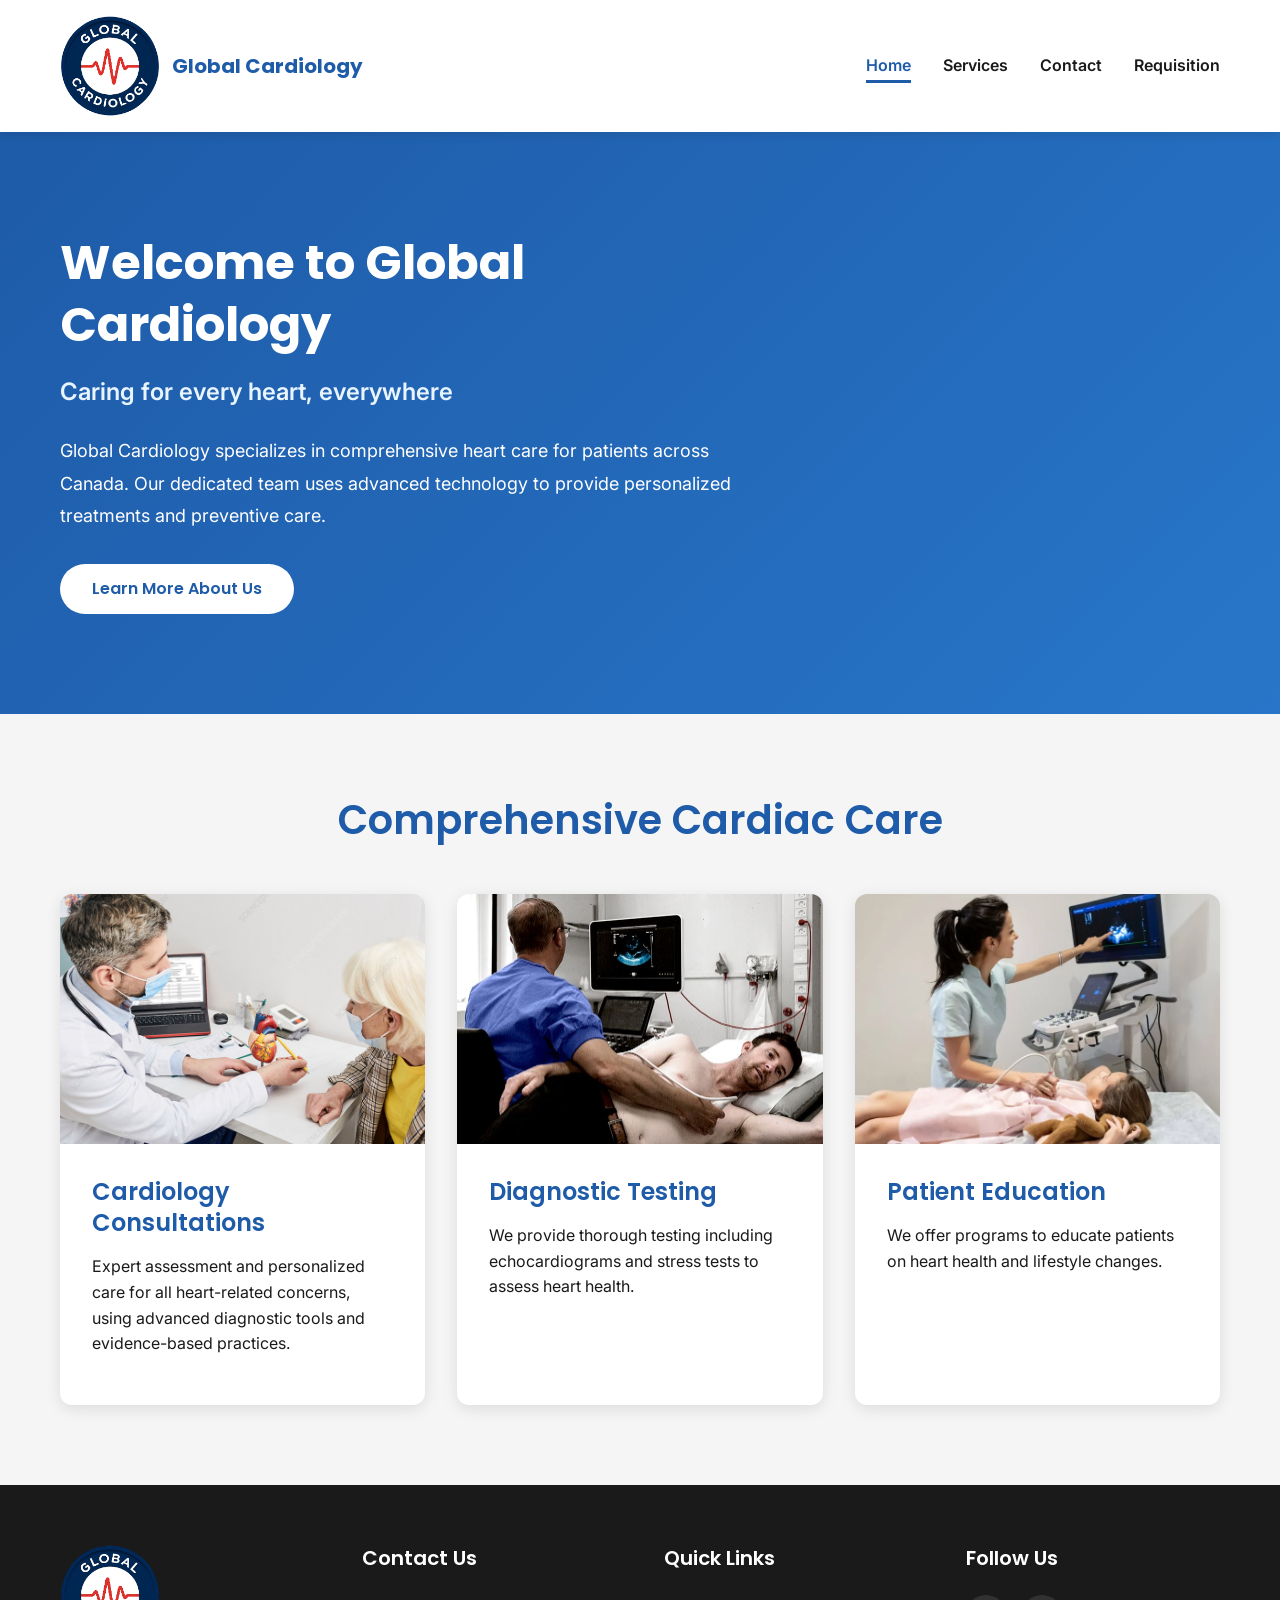
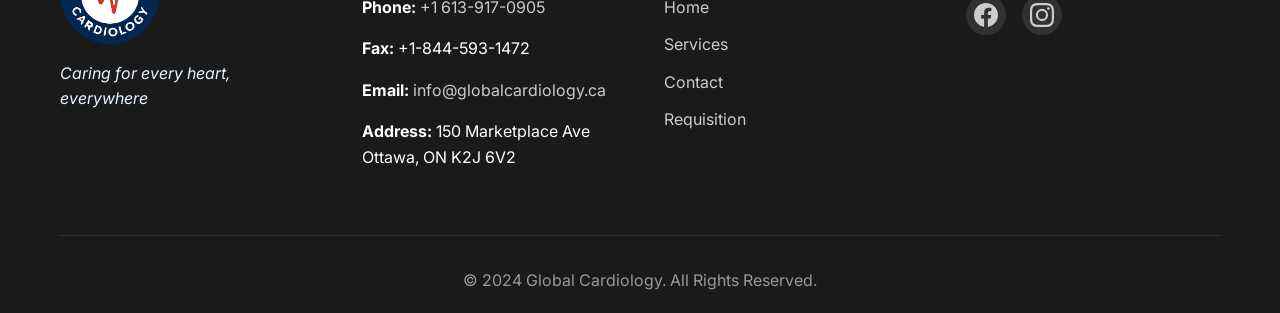
==== index.html @ 6bcb72e5 "chore: first commit" ====
<!DOCTYPE html>
<html lang="en">
<head>
    <meta charset="UTF-8">
    <meta name="viewport" content="width=device-width, initial-scale=1.0">
    <meta name="description" content="Global Cardiology - Caring for every heart, everywhere Comprehensive cardiac care services in Ottawa, ON.">
    <title>Global Cardiology - Caring for every heart, everywhere</title>
    
    <!-- Favicon -->
    <link rel="apple-touch-icon-precomposed" sizes="57x57" href="assets/favicon/apple-touch-icon-57x57.png" />
    <link rel="apple-touch-icon-precomposed" sizes="114x114" href="assets/favicon/apple-touch-icon-114x114.png" />
    <link rel="apple-touch-icon-precomposed" sizes="72x72" href="assets/favicon/apple-touch-icon-72x72.png" />
    <link rel="apple-touch-icon-precomposed" sizes="144x144" href="assets/favicon/apple-touch-icon-144x144.png" />
    <link rel="apple-touch-icon-precomposed" sizes="60x60" href="assets/favicon/apple-touch-icon-60x60.png" />
    <link rel="apple-touch-icon-precomposed" sizes="120x120" href="assets/favicon/apple-touch-icon-120x120.png" />
    <link rel="apple-touch-icon-precomposed" sizes="76x76" href="assets/favicon/apple-touch-icon-76x76.png" />
    <link rel="apple-touch-icon-precomposed" sizes="152x152" href="assets/favicon/apple-touch-icon-152x152.png" />
    <link rel="icon" type="image/png" href="assets/favicon/favicon-196x196.png" sizes="196x196" />
    <link rel="icon" type="image/png" href="assets/favicon/favicon-96x96.png" sizes="96x96" />
    <link rel="icon" type="image/png" href="assets/favicon/favicon-32x32.png" sizes="32x32" />
    <link rel="icon" type="image/png" href="assets/favicon/favicon-16x16.png" sizes="16x16" />
    <link rel="icon" type="image/png" href="assets/favicon/favicon-128.png" sizes="128x128" />
    <meta name="application-name" content="Global Cardiology"/>
    <meta name="msapplication-TileColor" content="#1e5ba8" />
    <meta name="msapplication-TileImage" content="assets/favicon/mstile-144x144.png" />
    
    <!-- Fonts -->
    <link rel="preconnect" href="https://fonts.googleapis.com">
    <link rel="preconnect" href="https://fonts.gstatic.com" crossorigin>
    <link href="https://fonts.googleapis.com/css2?family=Inter:wght@400;600&family=Poppins:wght@600;700&display=swap" rel="stylesheet">
    
    <!-- Styles -->
    <link rel="stylesheet" href="styles.css">
</head>
<body>
    <!-- Navigation -->
    <nav class="navbar">
        <div class="container">
            <div class="nav-wrapper">
                <a href="index.html" class="logo">
                    <img src="assets/images/logo.png" alt="Global Cardiology Logo">
                    <span>Global Cardiology</span>
                </a>
                <button class="mobile-menu-toggle" aria-label="Toggle menu">
                    <span></span>
                    <span></span>
                    <span></span>
                </button>
                <ul class="nav-links">
                    <li><a href="index.html" class="active">Home</a></li>
                    <li><a href="services.html">Services</a></li>
                    <li><a href="contact.html">Contact</a></li>
                    <li><a href="requisition.html">Requisition</a></li>
                </ul>
            </div>
        </div>
    </nav>

    <!-- Hero Section -->
    <section class="hero">
        <div class="hero-overlay"></div>
        <div class="container">
            <div class="hero-content">
                <h1>Welcome to Global Cardiology</h1>
                <p class="hero-subtitle">Caring for every heart, everywhere</p>
                <p class="hero-description">Global Cardiology specializes in comprehensive heart care for patients across Canada. Our dedicated team uses advanced technology to provide personalized treatments and preventive care.</p>
                <a href="services.html" class="btn btn-primary">Learn More About Us</a>
            </div>
        </div>
    </section>

    <!-- Services Preview Section -->
    <section class="services-preview">
        <div class="container">
            <h2 class="section-title">Comprehensive Cardiac Care</h2>
            <div class="services-grid">
                <div class="service-card">
                    <div class="service-image">
                        <img src="assets/images/patient-consultation-ref-2.JPG" alt="Cardiology Consultations">
                    </div>
                    <div class="service-content">
                        <h3>Cardiology Consultations</h3>
                        <p>Expert assessment and personalized care for all heart-related concerns, using advanced diagnostic tools and evidence-based practices.</p>
                    </div>
                </div>
                <div class="service-card">
                    <div class="service-image">
                        <img src="assets/images/patient-lying-on-clinic-bed-with-doctor-scanning-heart.jpeg" alt="Cardiac Testing">
                    </div>
                    <div class="service-content">
                        <h3>Diagnostic Testing</h3>
                        <p>We provide thorough testing including echocardiograms and stress tests to assess heart health.</p>
                    </div>
                </div>
                <div class="service-card">
                    <div class="service-image">
                        <img src="assets/images/female-doctor-scanning-a-female-child-heart-child-lying-on-bed-holding-teddy-bear.png" alt="Patient Education">
                    </div>
                    <div class="service-content">
                        <h3>Patient Education</h3>
                        <p>We offer programs to educate patients on heart health and lifestyle changes.</p>
                    </div>
                </div>
            </div>
        </div>
    </section>

    <!-- Footer -->
    <footer class="footer">
        <div class="container">
            <div class="footer-content">
                <div class="footer-section">
                    <img src="assets/images/logo-white.png" alt="Global Cardiology" class="footer-logo">
                    <p class="footer-tagline">Caring for every heart, everywhere</p>
                </div>
                <div class="footer-section">
                    <h4>Contact Us</h4>
                    <p><strong>Phone:</strong> <a href="tel:+16139170905">+1 613-917-0905</a></p>
                    <p><strong>Fax:</strong> +1-844-593-1472</p>
                    <p><strong>Email:</strong> <a href="mailto:info@globalcardiology.ca">info@globalcardiology.ca</a></p>
                    <p><strong>Address:</strong> 150 Marketplace Ave<br>Ottawa, ON K2J 6V2</p>
                </div>
                <div class="footer-section">
                    <h4>Quick Links</h4>
                    <ul class="footer-links">
                        <li><a href="index.html">Home</a></li>
                        <li><a href="services.html">Services</a></li>
                        <li><a href="contact.html">Contact</a></li>
                        <li><a href="requisition.html">Requisition</a></li>
                    </ul>
                </div>
                <div class="footer-section">
                    <h4>Follow Us</h4>
                    <div class="social-links">
                        <a href="#" aria-label="Facebook"><svg width="24" height="24" viewBox="0 0 24 24" fill="currentColor"><path d="M24 12.073c0-6.627-5.373-12-12-12s-12 5.373-12 12c0 5.99 4.388 10.954 10.125 11.854v-8.385H7.078v-3.47h3.047V9.43c0-3.007 1.792-4.669 4.533-4.669 1.312 0 2.686.235 2.686.235v2.953H15.83c-1.491 0-1.956.925-1.956 1.874v2.25h3.328l-.532 3.47h-2.796v8.385C19.612 23.027 24 18.062 24 12.073z"/></svg></a>
                        <a href="#" aria-label="Instagram"><svg width="24" height="24" viewBox="0 0 24 24" fill="currentColor"><path d="M12 2.163c3.204 0 3.584.012 4.85.07 3.252.148 4.771 1.691 4.919 4.919.058 1.265.069 1.645.069 4.849 0 3.205-.012 3.584-.069 4.849-.149 3.225-1.664 4.771-4.919 4.919-1.266.058-1.644.07-4.85.07-3.204 0-3.584-.012-4.849-.07-3.26-.149-4.771-1.699-4.919-4.92-.058-1.265-.07-1.644-.07-4.849 0-3.204.013-3.583.07-4.849.149-3.227 1.664-4.771 4.919-4.919 1.266-.057 1.645-.069 4.849-.069zM12 0C8.741 0 8.333.014 7.053.072 2.695.272.273 2.69.073 7.052.014 8.333 0 8.741 0 12c0 3.259.014 3.668.072 4.948.2 4.358 2.618 6.78 6.98 6.98C8.333 23.986 8.741 24 12 24c3.259 0 3.668-.014 4.948-.072 4.354-.2 6.782-2.618 6.979-6.98.059-1.28.073-1.689.073-4.948 0-3.259-.014-3.667-.072-4.947-.196-4.354-2.617-6.78-6.979-6.98C15.668.014 15.259 0 12 0zm0 5.838a6.162 6.162 0 100 12.324 6.162 6.162 0 000-12.324zM12 16a4 4 0 110-8 4 4 0 010 8zm6.406-11.845a1.44 1.44 0 100 2.881 1.44 1.44 0 000-2.881z"/></svg></a>
                    </div>
                </div>
            </div>
            <div class="footer-bottom">
                <p>&copy; 2024 Global Cardiology. All Rights Reserved.</p>
            </div>
        </div>
    </footer>

    <script src="script.js"></script>
</body>
</html>
---- styles.css ----
/* ===================================
   Global Cardiology - Brand Styles
   =================================== */

/* CSS Variables */
:root {
    --primary-blue: #1e5ba8;
    --accent-blue: #2876c9;
    --light-blue: #e8f4ff;
    --teal-accent: #2c9dad;
    --dark-text: #1a1a1a;
    --medium-gray: #666666;
    --light-gray: #f5f5f5;
    --white: #ffffff;
    --transition: all 0.3s ease;
}

/* Reset & Base Styles */
* {
    margin: 0;
    padding: 0;
    box-sizing: border-box;
}

html {
    scroll-behavior: smooth;
}

body {
    font-family: 'Inter', sans-serif;
    font-size: 16px;
    line-height: 1.6;
    color: var(--dark-text);
    background-color: var(--white);
}

h1, h2, h3, h4, h5, h6 {
    font-family: 'Poppins', sans-serif;
    font-weight: 600;
    line-height: 1.3;
    margin-bottom: 1rem;
}

h1 {
    font-size: 2.5rem;
    font-weight: 700;
}

h2 {
    font-size: 2rem;
}

h3 {
    font-size: 1.5rem;
}

h4 {
    font-size: 1.25rem;
}

p {
    margin-bottom: 1rem;
}

a {
    color: var(--primary-blue);
    text-decoration: none;
    transition: var(--transition);
}

a:hover {
    color: var(--accent-blue);
}

img {
    max-width: 100%;
    height: auto;
    display: block;
}

/* Container */
.container {
    max-width: 1200px;
    margin: 0 auto;
    padding: 0 20px;
}

/* Navigation */
.navbar {
    background: var(--white);
    box-shadow: 0 2px 10px rgba(0, 0, 0, 0.1);
    position: sticky;
    top: 0;
    z-index: 1000;
    padding: 1rem 0;
}

.nav-wrapper {
    display: flex;
    justify-content: space-between;
    align-items: center;
}

.logo {
    display: flex;
    align-items: center;
    gap: 0.75rem;
    font-family: 'Poppins', sans-serif;
    font-size: 1.25rem;
    font-weight: 700;
    color: var(--primary-blue);
}

.logo img {
    height: 100px;
    width: auto;
}

.logo:hover {
    color: var(--accent-blue);
}

.nav-links {
    display: flex;
    list-style: none;
    gap: 2rem;
    align-items: center;
}

.nav-links a {
    color: var(--dark-text);
    font-weight: 600;
    padding: 0.5rem 0;
    position: relative;
}

.nav-links a::after {
    content: '';
    position: absolute;
    bottom: 0;
    left: 0;
    width: 0;
    height: 3px;
    background: var(--primary-blue);
    transition: var(--transition);
}

.nav-links a:hover::after,
.nav-links a.active::after {
    width: 100%;
}

.nav-links a.active {
    color: var(--primary-blue);
}

.mobile-menu-toggle {
    display: none;
    flex-direction: column;
    gap: 4px;
    background: none;
    border: none;
    cursor: pointer;
    padding: 5px;
}

.mobile-menu-toggle span {
    width: 25px;
    height: 3px;
    background: var(--primary-blue);
    border-radius: 2px;
    transition: var(--transition);
}

/* Hero Section */
.hero {
    background: linear-gradient(135deg, var(--primary-blue) 0%, var(--accent-blue) 100%);
    color: var(--white);
    padding: 100px 0;
    position: relative;
    overflow: hidden;
}

.hero::before {
    content: '';
    position: absolute;
    top: 0;
    left: 0;
    right: 0;
    bottom: 0;
    background: url('assets/images/doctor-with-stethoscope-smiling-at-viewer.PNG') center/cover;
    opacity: 0.1;
    z-index: 0;
}

.hero-overlay {
    position: absolute;
    top: 0;
    left: 0;
    right: 0;
    bottom: 0;
    background: linear-gradient(135deg, rgba(30, 91, 168, 0.95) 0%, rgba(40, 118, 201, 0.9) 100%);
    z-index: 1;
}

.hero-content {
    position: relative;
    z-index: 2;
    max-width: 700px;
}

.hero h1 {
    font-size: 3rem;
    margin-bottom: 1rem;
}

.hero-subtitle {
    font-size: 1.5rem;
    font-weight: 600;
    margin-bottom: 1.5rem;
    color: var(--light-blue);
}

.hero-description {
    font-size: 1.125rem;
    margin-bottom: 2rem;
    line-height: 1.8;
}

/* Buttons */
.btn {
    display: inline-block;
    padding: 12px 32px;
    font-family: 'Poppins', sans-serif;
    font-weight: 600;
    border-radius: 50px;
    text-align: center;
    transition: var(--transition);
    border: none;
    cursor: pointer;
    font-size: 1rem;
}

.btn-primary {
    background: var(--white);
    color: var(--primary-blue);
}

.btn-primary:hover {
    background: var(--light-blue);
    transform: translateY(-2px);
    box-shadow: 0 5px 15px rgba(0, 0, 0, 0.2);
}

/* Services Preview Section */
.services-preview {
    padding: 80px 0;
    background: var(--light-gray);
}

.section-title {
    text-align: center;
    font-size: 2.5rem;
    color: var(--primary-blue);
    margin-bottom: 3rem;
}

.services-grid {
    display: grid;
    grid-template-columns: repeat(auto-fit, minmax(300px, 1fr));
    gap: 2rem;
}

.service-card {
    background: var(--white);
    border-radius: 12px;
    overflow: hidden;
    box-shadow: 0 4px 15px rgba(0, 0, 0, 0.1);
    transition: var(--transition);
}

.service-card:hover {
    transform: translateY(-5px);
    box-shadow: 0 8px 25px rgba(0, 0, 0, 0.15);
}

.service-image {
    width: 100%;
    height: 250px;
    overflow: hidden;
}

.service-image img {
    width: 100%;
    height: 100%;
    object-fit: cover;
    transition: var(--transition);
}

.service-card:hover .service-image img {
    transform: scale(1.05);
}

.service-content {
    padding: 2rem;
}

.service-content h3 {
    color: var(--primary-blue);
    margin-bottom: 1rem;
}

/* Page Header */
.page-header {
    background: linear-gradient(135deg, var(--primary-blue) 0%, var(--accent-blue) 100%);
    color: var(--white);
    padding: 60px 0;
    text-align: center;
}

.page-header h1 {
    font-size: 2.5rem;
    margin-bottom: 1rem;
}

.page-header p {
    font-size: 1.125rem;
    max-width: 700px;
    margin: 0 auto;
}

/* Services Detailed */
.services-detailed {
    padding: 80px 0;
}

.service-detail {
    display: grid;
    grid-template-columns: 1fr 1fr;
    gap: 3rem;
    align-items: center;
    margin-bottom: 4rem;
}

.service-detail.reverse {
    direction: rtl;
}

.service-detail.reverse > * {
    direction: ltr;
}

.service-detail-image {
    border-radius: 12px;
    overflow: hidden;
    box-shadow: 0 5px 20px rgba(0, 0, 0, 0.1);
    height: 400px;
}

.service-detail-image img {
    width: 100%;
    height: 100%;
    object-fit: cover;
    object-position: center;
}

.service-detail-content h2 {
    color: var(--primary-blue);
    margin-bottom: 1.5rem;
}

.service-detail-content p {
    font-size: 1.125rem;
    line-height: 1.8;
    color: var(--medium-gray);
}

/* Contact Section */
.contact-section {
    padding: 80px 0;
    background: var(--light-gray);
}

.contact-wrapper {
    display: grid;
    grid-template-columns: 1.5fr 1fr;
    gap: 3rem;
}

.contact-form-container,
.contact-info-container {
    background: var(--white);
    padding: 2.5rem;
    border-radius: 12px;
    box-shadow: 0 4px 15px rgba(0, 0, 0, 0.1);
}

.contact-form-container h2,
.contact-info-container h2 {
    color: var(--primary-blue);
    margin-bottom: 2rem;
}

.contact-form .form-row {
    display: grid;
    grid-template-columns: 1fr 1fr;
    gap: 1.5rem;
}

.form-group {
    margin-bottom: 1.5rem;
}

.form-group label {
    display: block;
    margin-bottom: 0.5rem;
    font-weight: 600;
    color: var(--dark-text);
}

.form-group input,
.form-group textarea {
    width: 100%;
    padding: 12px;
    border: 2px solid #e0e0e0;
    border-radius: 8px;
    font-family: 'Inter', sans-serif;
    font-size: 1rem;
    transition: var(--transition);
}

.form-group input:focus,
.form-group textarea:focus {
    outline: none;
    border-color: var(--primary-blue);
}

.contact-form button {
    width: 100%;
    background: var(--primary-blue);
    color: var(--white);
    padding: 14px;
    border: none;
    border-radius: 50px;
    font-family: 'Poppins', sans-serif;
    font-weight: 600;
    font-size: 1rem;
    cursor: pointer;
    transition: var(--transition);
}

.contact-form button:hover {
    background: var(--accent-blue);
    transform: translateY(-2px);
    box-shadow: 0 5px 15px rgba(0, 0, 0, 0.2);
}

.contact-info-item {
    display: flex;
    gap: 1.5rem;
    margin-bottom: 2rem;
    align-items: flex-start;
}

.contact-info-item svg {
    color: var(--primary-blue);
    flex-shrink: 0;
    margin-top: 3px;
}

.contact-info-item h3 {
    font-size: 1.125rem;
    margin-bottom: 0.5rem;
    color: var(--primary-blue);
}

.contact-info-item p {
    margin: 0;
    color: var(--medium-gray);
}

.contact-info-item a {
    color: var(--medium-gray);
}

.contact-info-item a:hover {
    color: var(--primary-blue);
}

/* Requisition Section */
.requisition-section {
    padding: 80px 0;
}

.requisition-grid {
    display: grid;
    grid-template-columns: repeat(auto-fit, minmax(280px, 1fr));
    gap: 2rem;
    margin-bottom: 4rem;
}

.requisition-card {
    background: var(--white);
    padding: 2.5rem;
    border-radius: 12px;
    box-shadow: 0 4px 15px rgba(0, 0, 0, 0.1);
    text-align: center;
    transition: var(--transition);
}

.requisition-card:hover {
    transform: translateY(-5px);
    box-shadow: 0 8px 25px rgba(0, 0, 0, 0.15);
}

.requisition-icon {
    display: flex;
    justify-content: center;
    margin-bottom: 1.5rem;
}

.requisition-icon svg {
    color: var(--primary-blue);
}

.requisition-card h2 {
    font-size: 1.5rem;
    color: var(--primary-blue);
    margin-bottom: 1rem;
}

.requisition-card p {
    color: var(--medium-gray);
    margin-bottom: 1.5rem;
}

.requisition-card .btn {
    background: var(--primary-blue);
    color: var(--white);
}

.requisition-card .btn:hover {
    background: var(--accent-blue);
}

.requisition-info {
    background: var(--light-blue);
    padding: 2.5rem;
    border-radius: 12px;
    text-align: center;
}

.requisition-info h3 {
    color: var(--primary-blue);
    font-size: 1.75rem;
    margin-bottom: 1rem;
}

.requisition-info p {
    margin-bottom: 1.5rem;
}

.contact-info-inline {
    display: flex;
    justify-content: center;
    gap: 2rem;
    flex-wrap: wrap;
}

.contact-info-inline p {
    margin: 0;
}

/* Footer */
.footer {
    background: var(--dark-text);
    color: var(--white);
    padding: 60px 0 20px;
}

.footer-content {
    display: grid;
    grid-template-columns: repeat(auto-fit, minmax(250px, 1fr));
    gap: 3rem;
    margin-bottom: 3rem;
}

.footer-section h4 {
    color: var(--white);
    margin-bottom: 1.5rem;
}

.footer-logo {
    height: 100px;
    width: auto;
    margin-bottom: 1rem;
}

.footer-tagline {
    color: var(--light-blue);
    font-style: italic;
}

.footer a {
    color: #cccccc;
}

.footer a:hover {
    color: var(--light-blue);
}

.footer-links {
    list-style: none;
}

.footer-links li {
    margin-bottom: 0.75rem;
}

.social-links {
    display: flex;
    gap: 1rem;
}

.social-links a {
    display: flex;
    align-items: center;
    justify-content: center;
    width: 40px;
    height: 40px;
    background: rgba(255, 255, 255, 0.1);
    border-radius: 50%;
    transition: var(--transition);
}

.social-links a:hover {
    background: var(--primary-blue);
    transform: translateY(-3px);
}

.footer-bottom {
    text-align: center;
    padding-top: 2rem;
    border-top: 1px solid rgba(255, 255, 255, 0.1);
}

.footer-bottom p {
    margin: 0;
    color: #999999;
}

/* Responsive Design */
@media (max-width: 768px) {
    h1 {
        font-size: 2rem;
    }

    h2 {
        font-size: 1.75rem;
    }

    .hero {
        padding: 60px 0;
    }

    .hero h1 {
        font-size: 2rem;
    }

    .hero-subtitle {
        font-size: 1.25rem;
    }

    .mobile-menu-toggle {
        display: flex;
    }

    .nav-links {
        position: absolute;
        top: 100%;
        left: 0;
        right: 0;
        background: var(--white);
        flex-direction: column;
        padding: 1rem;
        box-shadow: 0 5px 10px rgba(0, 0, 0, 0.1);
        display: none;
    }

    .nav-links.active {
        display: flex;
    }

    .services-grid {
        grid-template-columns: 1fr;
    }

    .service-detail,
    .service-detail.reverse {
        grid-template-columns: 1fr;
        direction: ltr;
    }

    .contact-wrapper {
        grid-template-columns: 1fr;
    }

    .contact-form .form-row {
        grid-template-columns: 1fr;
    }

    .requisition-grid {
        grid-template-columns: 1fr;
    }

    .contact-info-inline {
        flex-direction: column;
        gap: 1rem;
    }

    .footer-content {
        grid-template-columns: 1fr;
        gap: 2rem;
    }

    .services-preview,
    .services-detailed,
    .contact-section,
    .requisition-section {
        padding: 40px 0;
    }

    .page-header {
        padding: 40px 0;
    }
}

@media (max-width: 480px) {
    .container {
        padding: 0 15px;
    }

    .hero h1 {
        font-size: 1.75rem;
    }

    .hero-subtitle {
        font-size: 1.125rem;
    }

    .section-title {
        font-size: 1.75rem;
    }

    .btn {
        padding: 10px 24px;
        font-size: 0.9rem;
    }
}
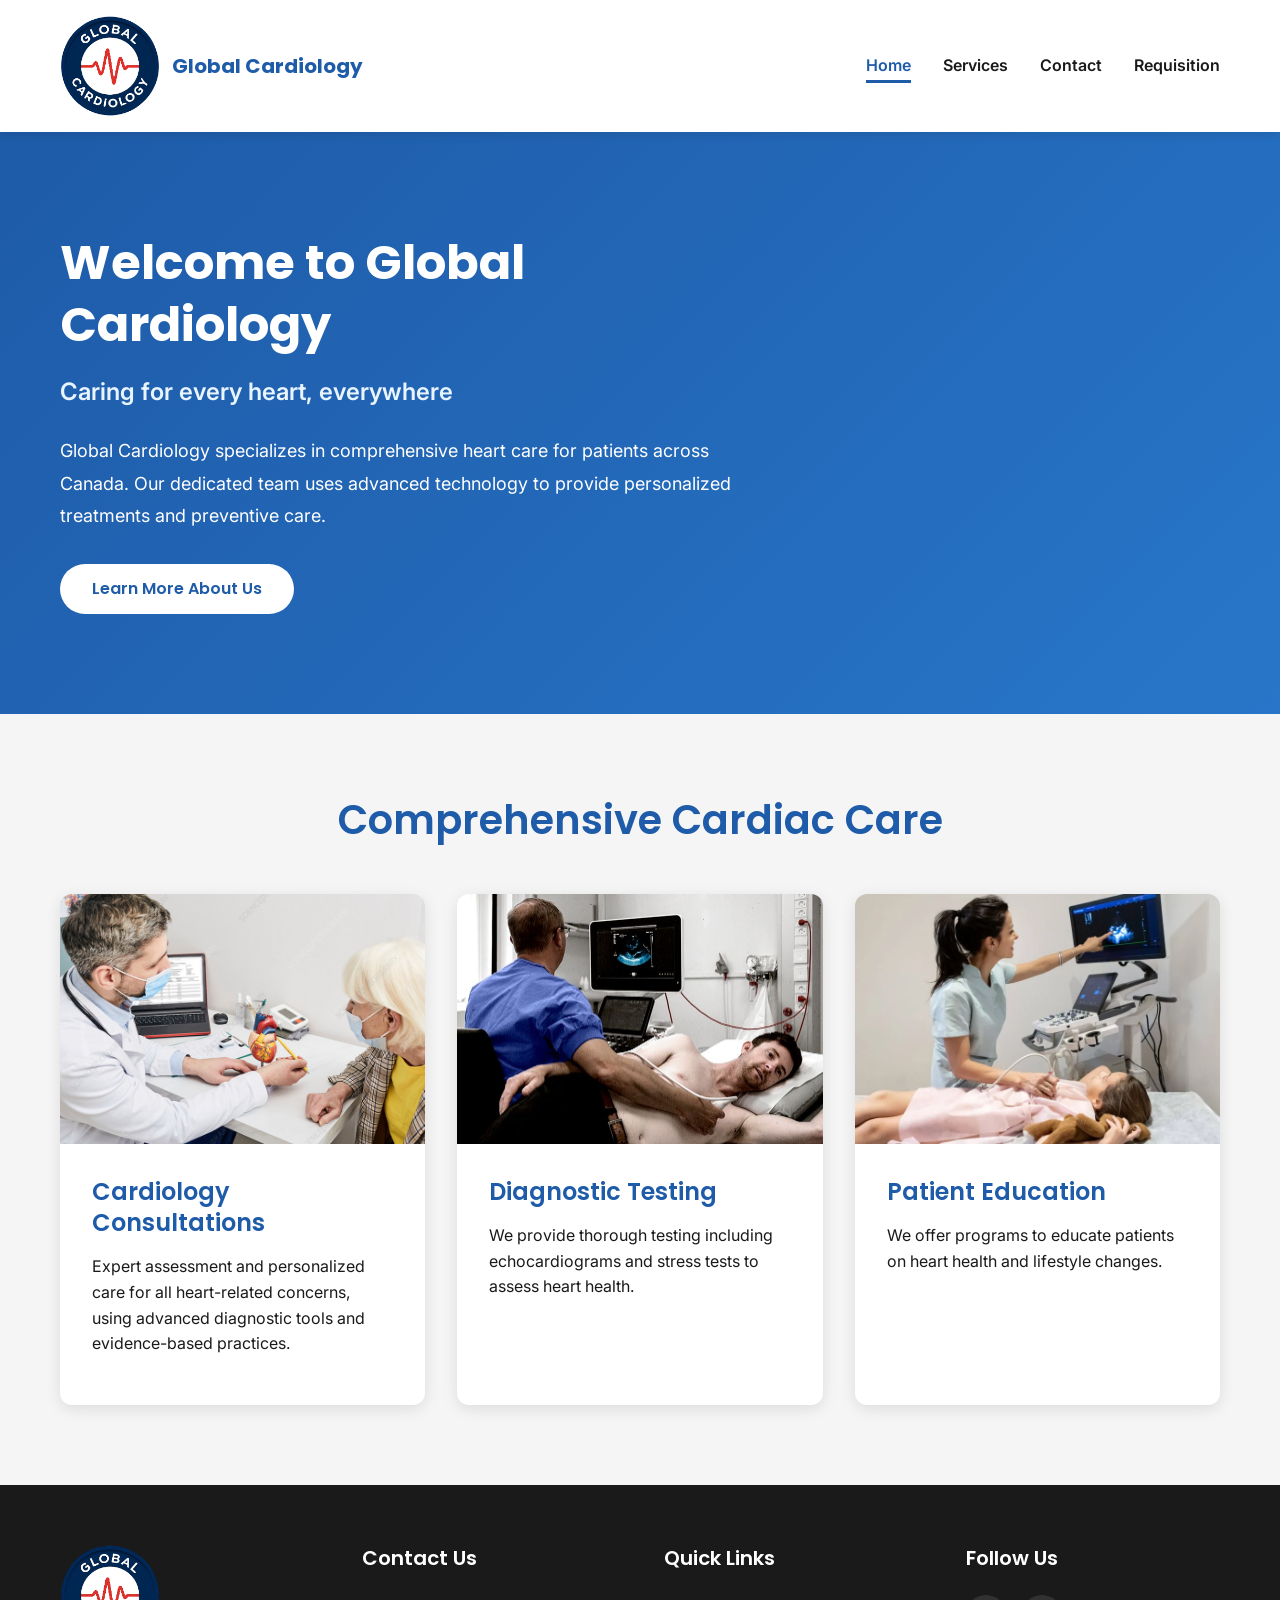
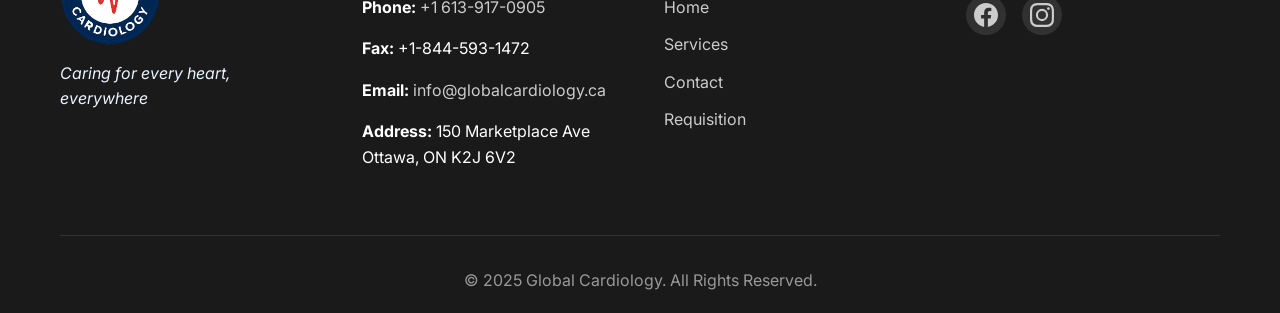
==== commit bc2a552f: "chore: updated year" ====
--- a/index.html
+++ b/index.html
@@ -138,7 +138,7 @@
                 </div>
             </div>
             <div class="footer-bottom">
-                <p>&copy; 2024 Global Cardiology. All Rights Reserved.</p>
+                <p>&copy; 2025 Global Cardiology. All Rights Reserved.</p>
             </div>
         </div>
     </footer>
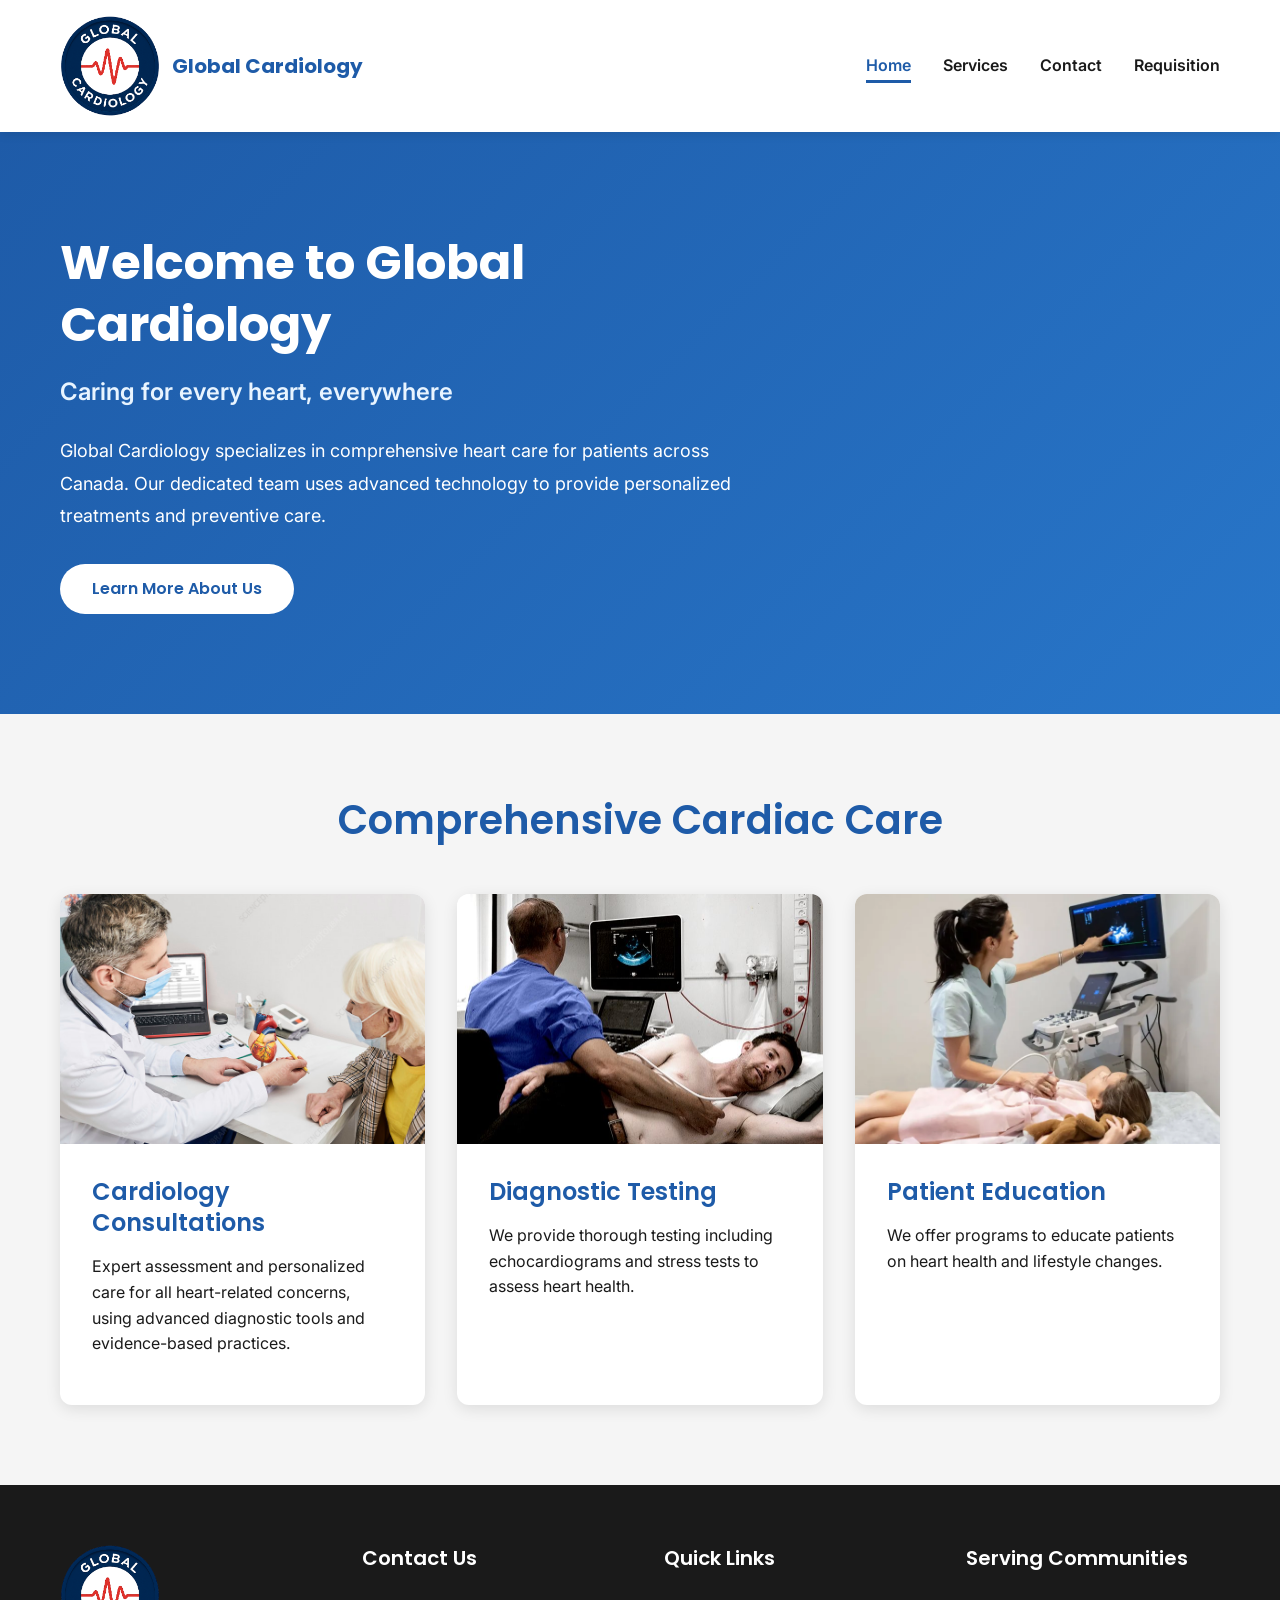
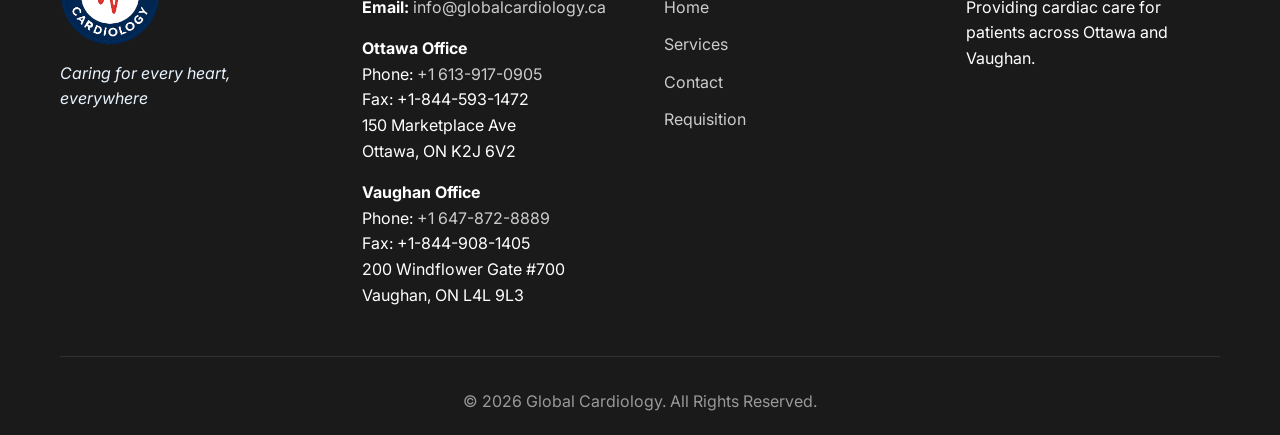
==== commit 79cb6306: "feat: enhance contact information and office details across multiple pages" ====
--- a/index.html
+++ b/index.html
@@ -3,7 +3,7 @@
 <head>
     <meta charset="UTF-8">
     <meta name="viewport" content="width=device-width, initial-scale=1.0">
-    <meta name="description" content="Global Cardiology - Caring for every heart, everywhere Comprehensive cardiac care services in Ottawa, ON.">
+    <meta name="description" content="Global Cardiology - Caring for every heart, everywhere. Comprehensive cardiac care services in Ottawa and Vaughan, ON.">
     <title>Global Cardiology - Caring for every heart, everywhere</title>
     
     <!-- Favicon -->
@@ -115,10 +115,11 @@
                 </div>
                 <div class="footer-section">
                     <h4>Contact Us</h4>
-                    <p><strong>Phone:</strong> <a href="tel:+16139170905">+1 613-917-0905</a></p>
-                    <p><strong>Fax:</strong> +1-844-593-1472</p>
                     <p><strong>Email:</strong> <a href="mailto:info@globalcardiology.ca">info@globalcardiology.ca</a></p>
-                    <p><strong>Address:</strong> 150 Marketplace Ave<br>Ottawa, ON K2J 6V2</p>
+                    <div class="office-list">
+                        <p><strong>Ottawa Office</strong><br>Phone: <a href="tel:+16139170905">+1 613-917-0905</a><br>Fax: +1-844-593-1472<br>150 Marketplace Ave<br>Ottawa, ON K2J 6V2</p>
+                        <p><strong>Vaughan Office</strong><br>Phone: <a href="tel:+16478728889">+1 647-872-8889</a><br>Fax: +1-844-908-1405<br>200 Windflower Gate #700<br>Vaughan, ON L4L 9L3</p>
+                    </div>
                 </div>
                 <div class="footer-section">
                     <h4>Quick Links</h4>
@@ -130,15 +131,12 @@
                     </ul>
                 </div>
                 <div class="footer-section">
-                    <h4>Follow Us</h4>
-                    <div class="social-links">
-                        <a href="#" aria-label="Facebook"><svg width="24" height="24" viewBox="0 0 24 24" fill="currentColor"><path d="M24 12.073c0-6.627-5.373-12-12-12s-12 5.373-12 12c0 5.99 4.388 10.954 10.125 11.854v-8.385H7.078v-3.47h3.047V9.43c0-3.007 1.792-4.669 4.533-4.669 1.312 0 2.686.235 2.686.235v2.953H15.83c-1.491 0-1.956.925-1.956 1.874v2.25h3.328l-.532 3.47h-2.796v8.385C19.612 23.027 24 18.062 24 12.073z"/></svg></a>
-                        <a href="#" aria-label="Instagram"><svg width="24" height="24" viewBox="0 0 24 24" fill="currentColor"><path d="M12 2.163c3.204 0 3.584.012 4.85.07 3.252.148 4.771 1.691 4.919 4.919.058 1.265.069 1.645.069 4.849 0 3.205-.012 3.584-.069 4.849-.149 3.225-1.664 4.771-4.919 4.919-1.266.058-1.644.07-4.85.07-3.204 0-3.584-.012-4.849-.07-3.26-.149-4.771-1.699-4.919-4.92-.058-1.265-.07-1.644-.07-4.849 0-3.204.013-3.583.07-4.849.149-3.227 1.664-4.771 4.919-4.919 1.266-.057 1.645-.069 4.849-.069zM12 0C8.741 0 8.333.014 7.053.072 2.695.272.273 2.69.073 7.052.014 8.333 0 8.741 0 12c0 3.259.014 3.668.072 4.948.2 4.358 2.618 6.78 6.98 6.98C8.333 23.986 8.741 24 12 24c3.259 0 3.668-.014 4.948-.072 4.354-.2 6.782-2.618 6.979-6.98.059-1.28.073-1.689.073-4.948 0-3.259-.014-3.667-.072-4.947-.196-4.354-2.617-6.78-6.979-6.98C15.668.014 15.259 0 12 0zm0 5.838a6.162 6.162 0 100 12.324 6.162 6.162 0 000-12.324zM12 16a4 4 0 110-8 4 4 0 010 8zm6.406-11.845a1.44 1.44 0 100 2.881 1.44 1.44 0 000-2.881z"/></svg></a>
-                    </div>
+                    <h4>Serving Communities</h4>
+                    <p>Providing cardiac care for patients across Ottawa and Vaughan.</p>
                 </div>
             </div>
             <div class="footer-bottom">
-                <p>&copy; 2025 Global Cardiology. All Rights Reserved.</p>
+                <p>&copy; 2026 Global Cardiology. All Rights Reserved.</p>
             </div>
         </div>
     </footer>
--- a/styles.css
+++ b/styles.css
@@ -419,17 +419,20 @@
 }
 
 .form-group input,
+.form-group select,
 .form-group textarea {
     width: 100%;
     padding: 12px;
     border: 2px solid #e0e0e0;
     border-radius: 8px;
+    background: var(--white);
     font-family: 'Inter', sans-serif;
     font-size: 1rem;
     transition: var(--transition);
 }
 
 .form-group input:focus,
+.form-group select:focus,
 .form-group textarea:focus {
     outline: none;
     border-color: var(--primary-blue);
@@ -479,6 +482,10 @@
     color: var(--medium-gray);
 }
 
+.office-list p + p {
+    margin-top: 0.85rem;
+}
+
 .contact-info-item a {
     color: var(--medium-gray);
 }
@@ -617,25 +624,12 @@
     margin-bottom: 0.75rem;
 }
 
-.social-links {
-    display: flex;
-    gap: 1rem;
-}
-
-.social-links a {
-    display: flex;
-    align-items: center;
-    justify-content: center;
-    width: 40px;
-    height: 40px;
-    background: rgba(255, 255, 255, 0.1);
-    border-radius: 50%;
-    transition: var(--transition);
-}
-
-.social-links a:hover {
-    background: var(--primary-blue);
-    transform: translateY(-3px);
+.footer .office-list p {
+    margin-bottom: 1rem;
+}
+
+.footer .office-list p:last-child {
+    margin-bottom: 0;
 }
 
 .footer-bottom {
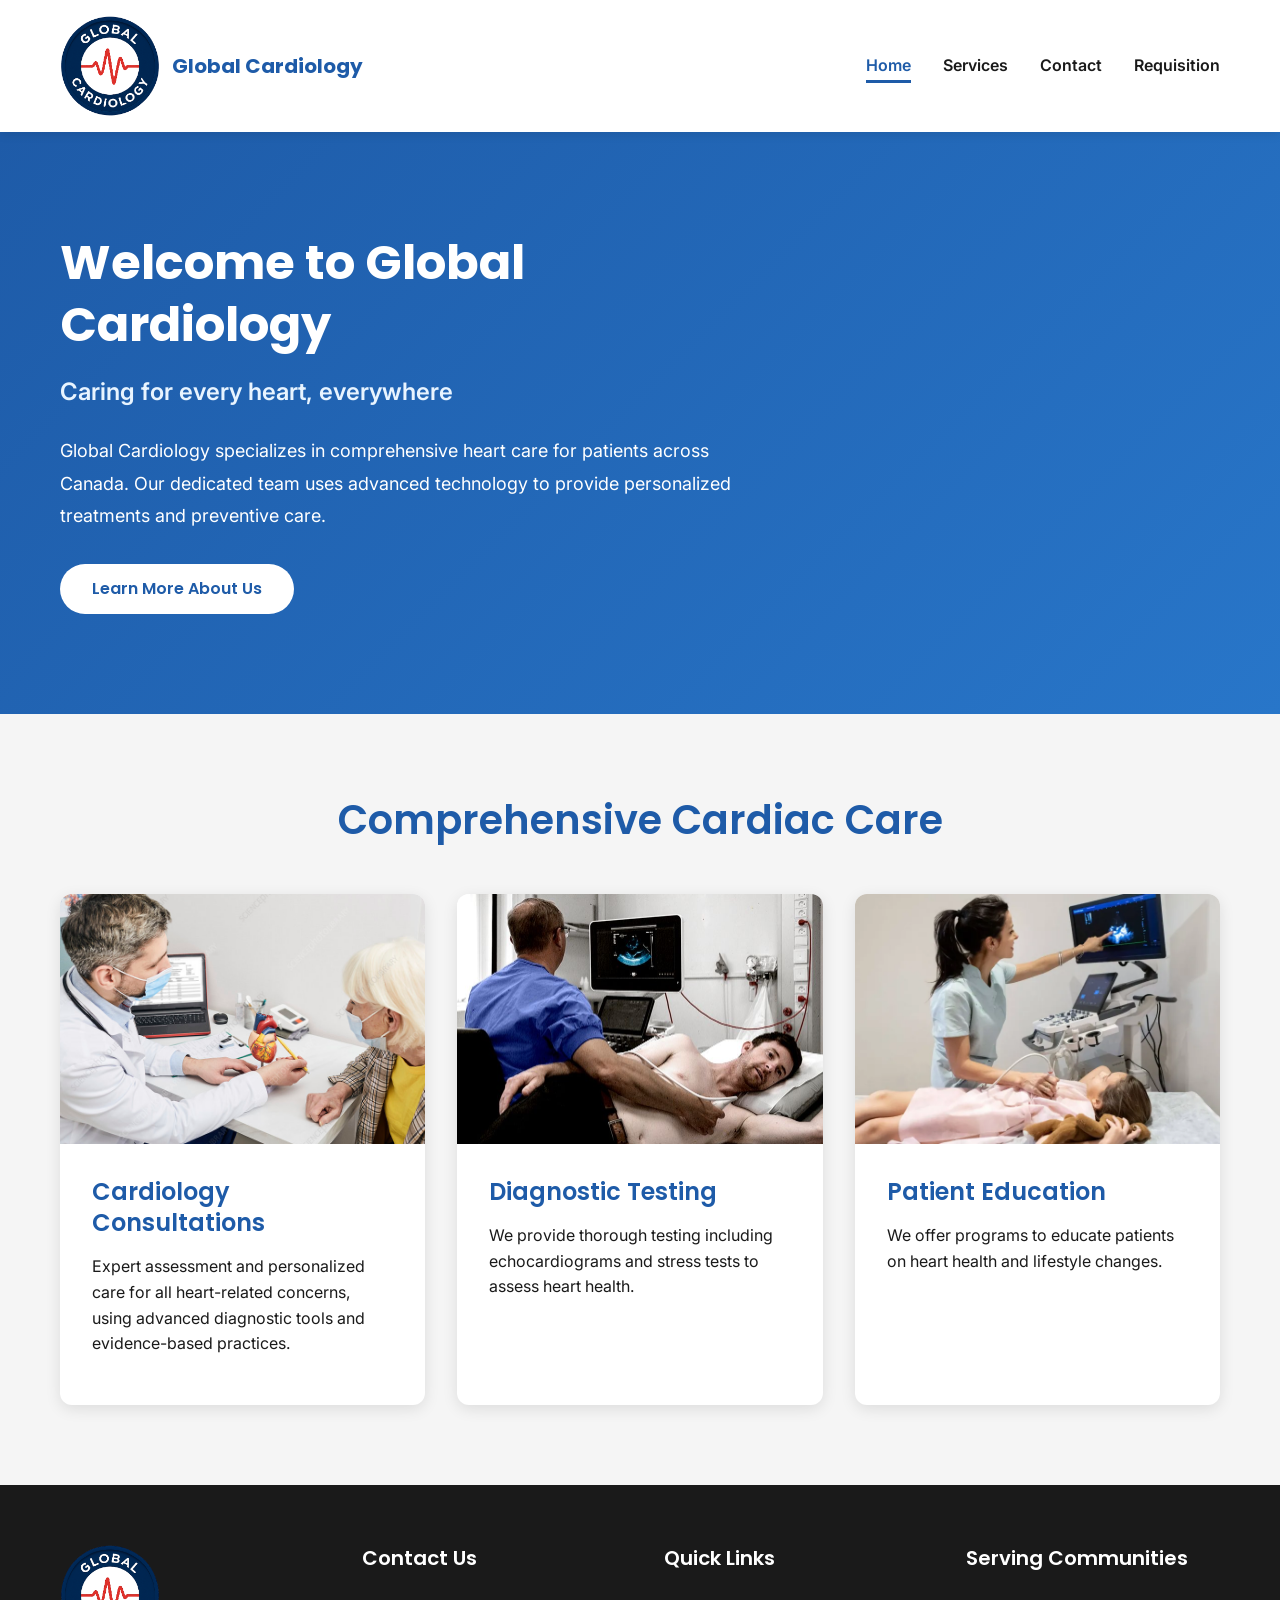
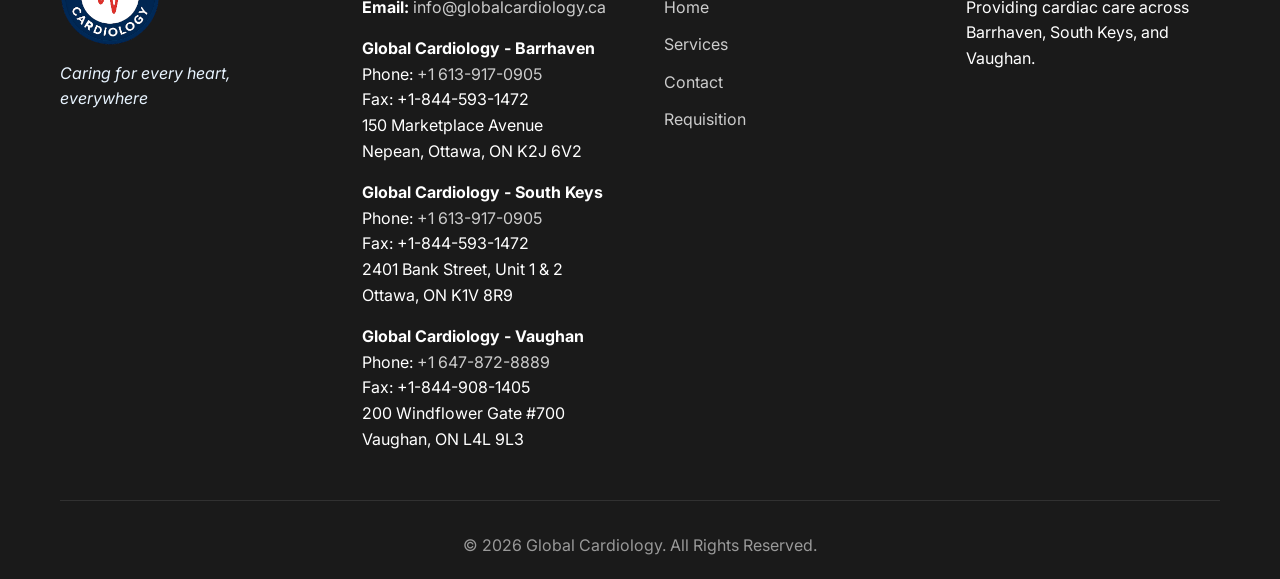
==== commit 8011046b: "feat: update contact information and clinic details across multiple pages" ====
--- a/index.html
+++ b/index.html
@@ -3,7 +3,7 @@
 <head>
     <meta charset="UTF-8">
     <meta name="viewport" content="width=device-width, initial-scale=1.0">
-    <meta name="description" content="Global Cardiology - Caring for every heart, everywhere. Comprehensive cardiac care services in Ottawa and Vaughan, ON.">
+    <meta name="description" content="Global Cardiology - Caring for every heart, everywhere. Comprehensive cardiac care services at our Barrhaven, South Keys, and Vaughan clinics.">
     <title>Global Cardiology - Caring for every heart, everywhere</title>
     
     <!-- Favicon -->
@@ -116,9 +116,10 @@
                 <div class="footer-section">
                     <h4>Contact Us</h4>
                     <p><strong>Email:</strong> <a href="mailto:info@globalcardiology.ca">info@globalcardiology.ca</a></p>
-                    <div class="office-list">
-                        <p><strong>Ottawa Office</strong><br>Phone: <a href="tel:+16139170905">+1 613-917-0905</a><br>Fax: +1-844-593-1472<br>150 Marketplace Ave<br>Ottawa, ON K2J 6V2</p>
-                        <p><strong>Vaughan Office</strong><br>Phone: <a href="tel:+16478728889">+1 647-872-8889</a><br>Fax: +1-844-908-1405<br>200 Windflower Gate #700<br>Vaughan, ON L4L 9L3</p>
+                    <div class="clinic-list">
+                        <p><strong>Global Cardiology - Barrhaven</strong><br>Phone: <a href="tel:+16139170905">+1 613-917-0905</a><br>Fax: +1-844-593-1472<br>150 Marketplace Avenue<br>Nepean, Ottawa, ON K2J 6V2</p>
+                        <p><strong>Global Cardiology - South Keys</strong><br>Phone: <a href="tel:+16139170905">+1 613-917-0905</a><br>Fax: +1-844-593-1472<br>2401 Bank Street, Unit 1 &amp; 2<br>Ottawa, ON K1V 8R9</p>
+                        <p><strong>Global Cardiology - Vaughan</strong><br>Phone: <a href="tel:+16478728889">+1 647-872-8889</a><br>Fax: +1-844-908-1405<br>200 Windflower Gate #700<br>Vaughan, ON L4L 9L3</p>
                     </div>
                 </div>
                 <div class="footer-section">
@@ -132,7 +133,7 @@
                 </div>
                 <div class="footer-section">
                     <h4>Serving Communities</h4>
-                    <p>Providing cardiac care for patients across Ottawa and Vaughan.</p>
+                    <p>Providing cardiac care across Barrhaven, South Keys, and Vaughan.</p>
                 </div>
             </div>
             <div class="footer-bottom">
--- a/styles.css
+++ b/styles.css
@@ -482,7 +482,7 @@
     color: var(--medium-gray);
 }
 
-.office-list p + p {
+.clinic-list p + p {
     margin-top: 0.85rem;
 }
 
@@ -624,11 +624,11 @@
     margin-bottom: 0.75rem;
 }
 
-.footer .office-list p {
-    margin-bottom: 1rem;
-}
-
-.footer .office-list p:last-child {
+.footer .clinic-list p {
+    margin-bottom: 1rem;
+}
+
+.footer .clinic-list p:last-child {
     margin-bottom: 0;
 }
 
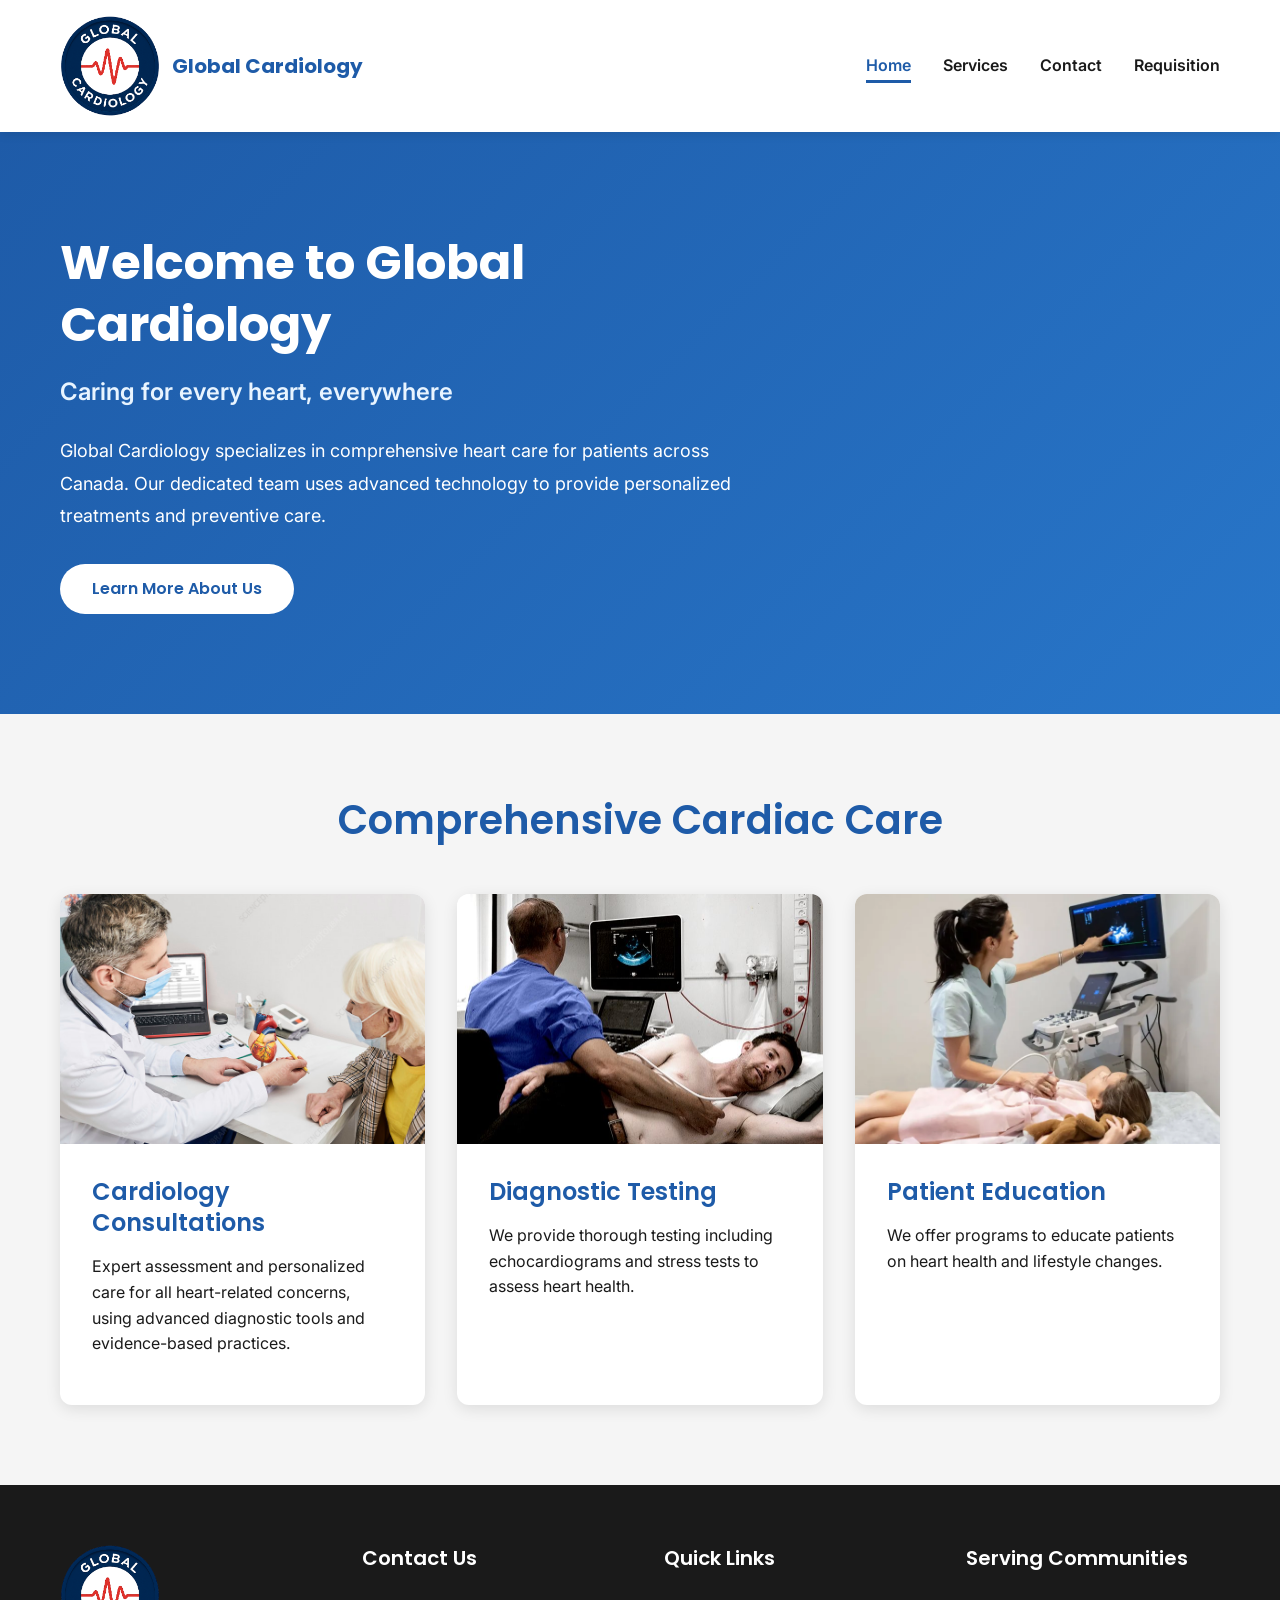
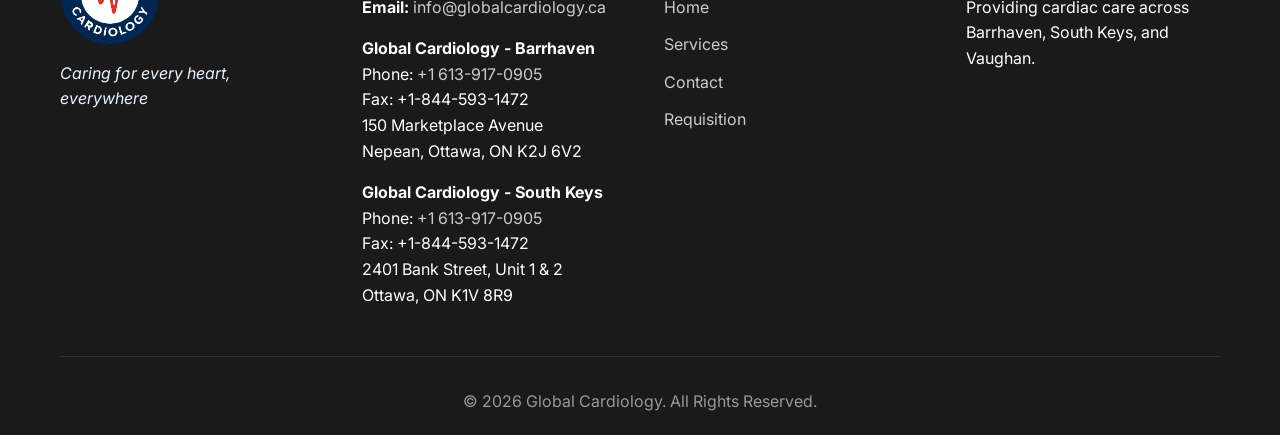
==== commit b3f03f64: "index.html" ====
--- a/index.html
+++ b/index.html
@@ -119,7 +119,6 @@
                     <div class="clinic-list">
                         <p><strong>Global Cardiology - Barrhaven</strong><br>Phone: <a href="tel:+16139170905">+1 613-917-0905</a><br>Fax: +1-844-593-1472<br>150 Marketplace Avenue<br>Nepean, Ottawa, ON K2J 6V2</p>
                         <p><strong>Global Cardiology - South Keys</strong><br>Phone: <a href="tel:+16139170905">+1 613-917-0905</a><br>Fax: +1-844-593-1472<br>2401 Bank Street, Unit 1 &amp; 2<br>Ottawa, ON K1V 8R9</p>
-                        <p><strong>Global Cardiology - Vaughan</strong><br>Phone: <a href="tel:+16478728889">+1 647-872-8889</a><br>Fax: +1-844-908-1405<br>200 Windflower Gate #700<br>Vaughan, ON L4L 9L3</p>
                     </div>
                 </div>
                 <div class="footer-section">
--- a/styles.css
+++ b/styles.css
@@ -14,7 +14,6 @@
     --white: #ffffff;
     --transition: all 0.3s ease;
 }
-
 /* Reset & Base Styles */
 * {
     margin: 0;
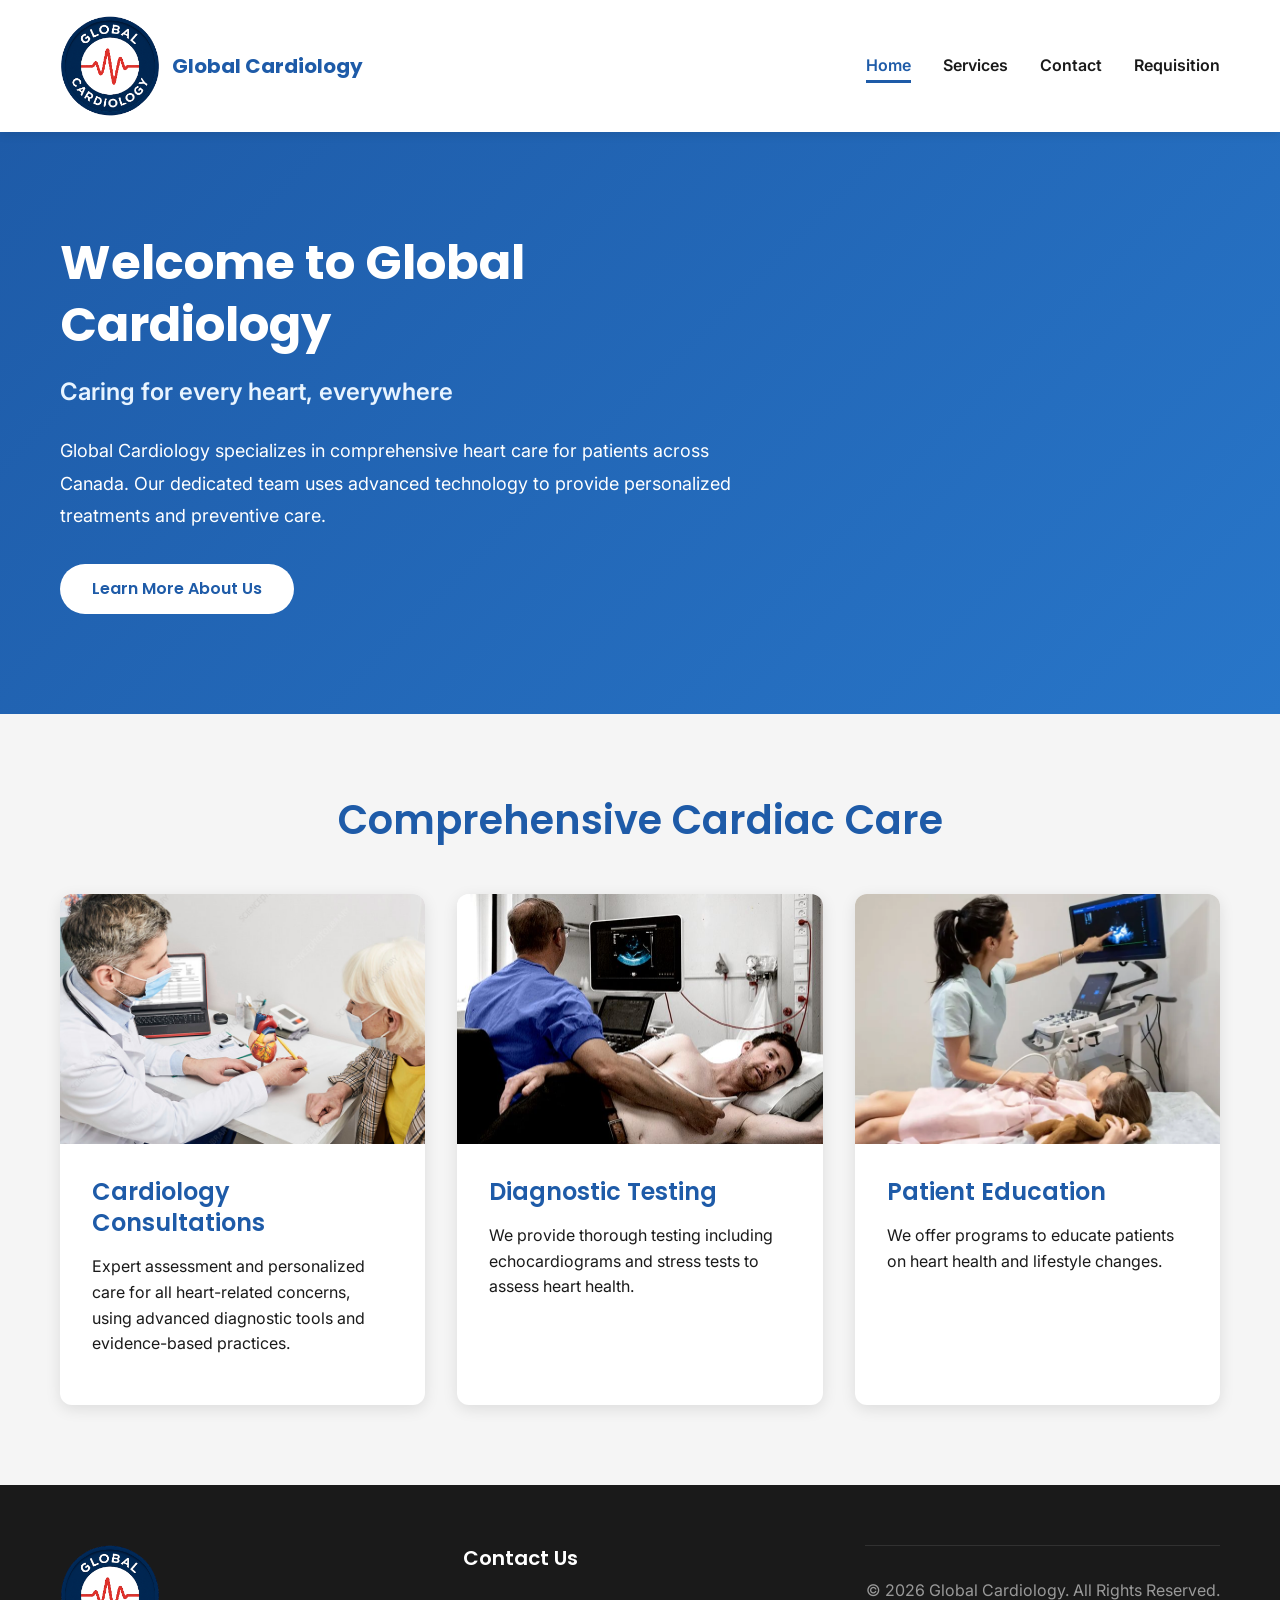
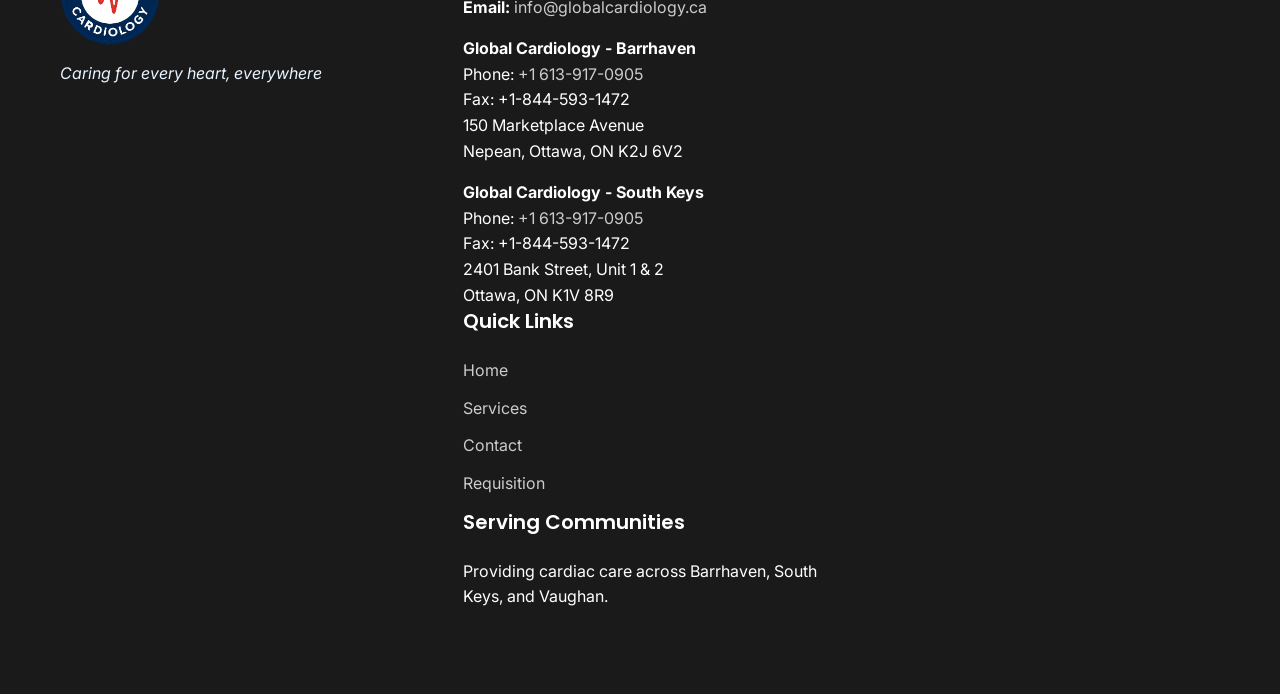
==== commit b24925a2: "index.html" ====
--- a/index.html
+++ b/index.html
@@ -1,4 +1,5 @@
 <!DOCTYPE html>
+
 <html lang="en">
 <head>
     <meta charset="UTF-8">
@@ -119,7 +120,6 @@
                     <div class="clinic-list">
                         <p><strong>Global Cardiology - Barrhaven</strong><br>Phone: <a href="tel:+16139170905">+1 613-917-0905</a><br>Fax: +1-844-593-1472<br>150 Marketplace Avenue<br>Nepean, Ottawa, ON K2J 6V2</p>
                         <p><strong>Global Cardiology - South Keys</strong><br>Phone: <a href="tel:+16139170905">+1 613-917-0905</a><br>Fax: +1-844-593-1472<br>2401 Bank Street, Unit 1 &amp; 2<br>Ottawa, ON K1V 8R9</p>
-                    </div>
                 </div>
                 <div class="footer-section">
                     <h4>Quick Links</h4>
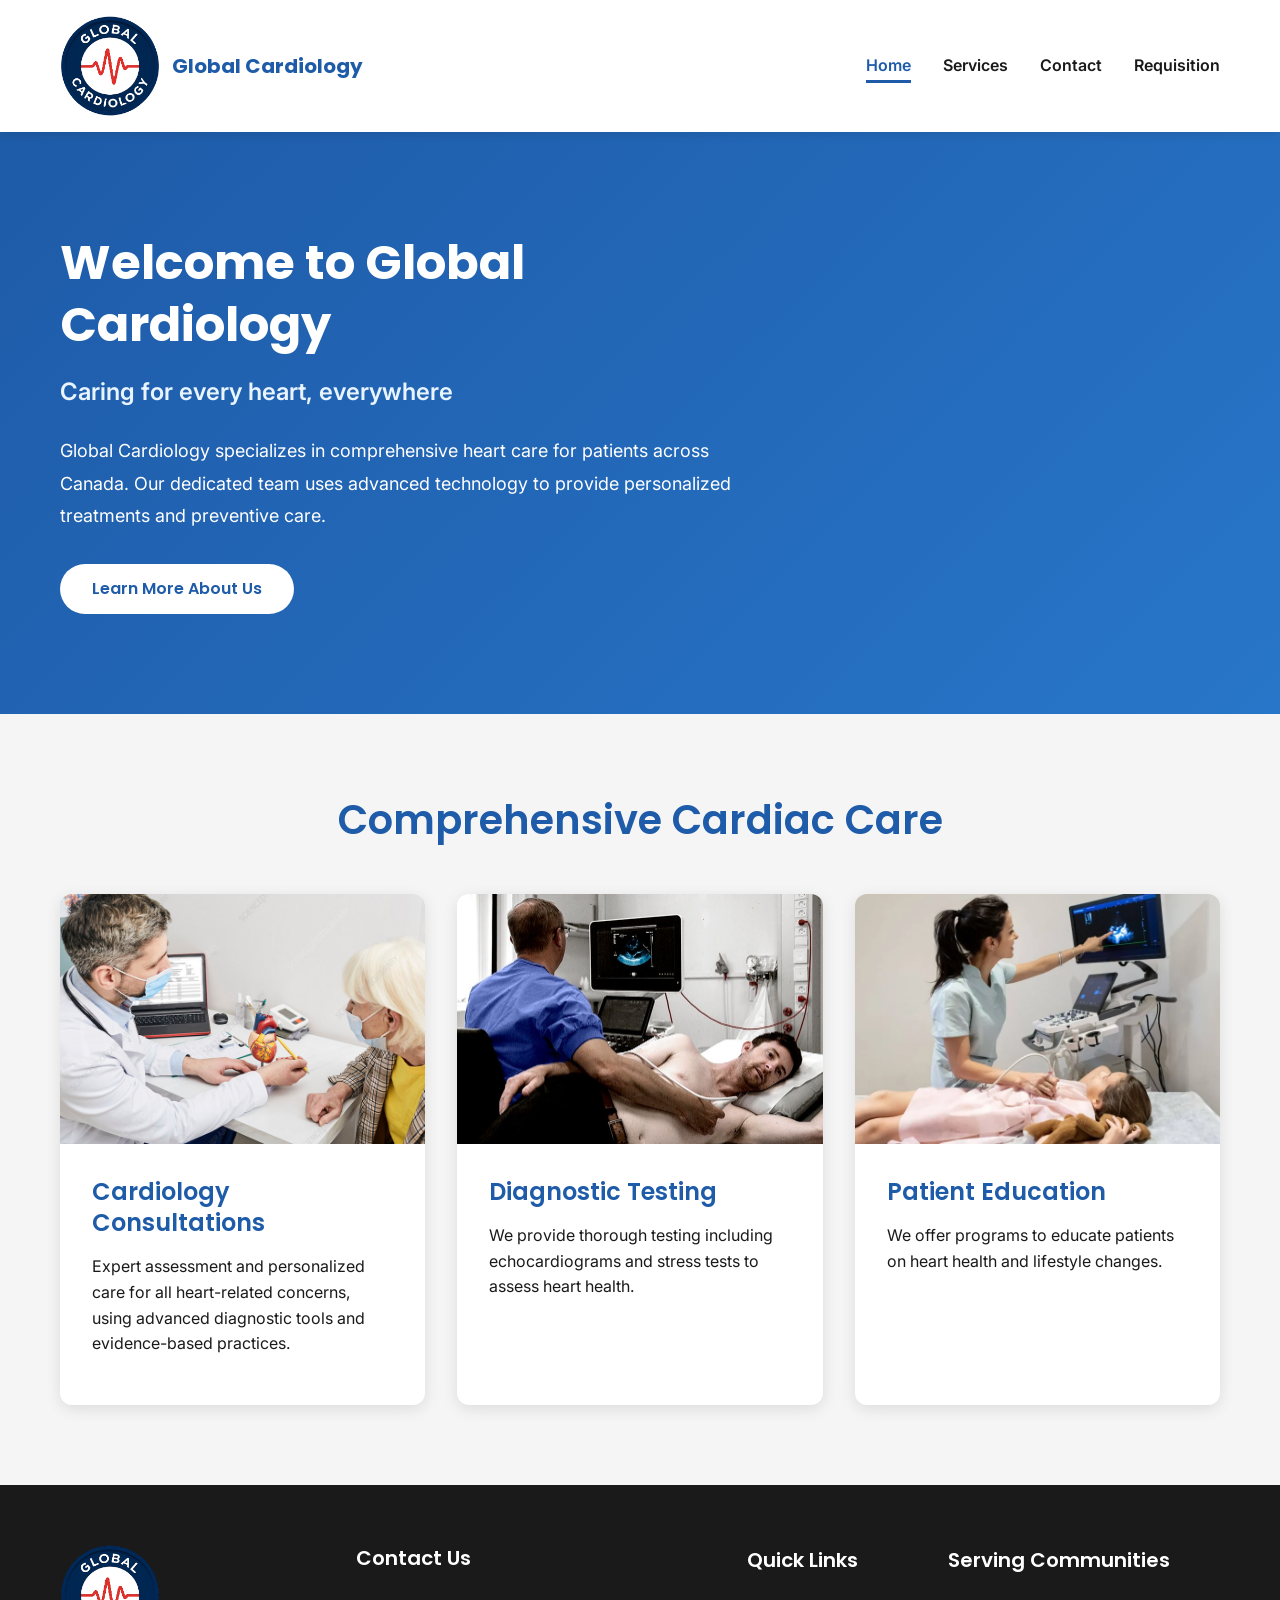
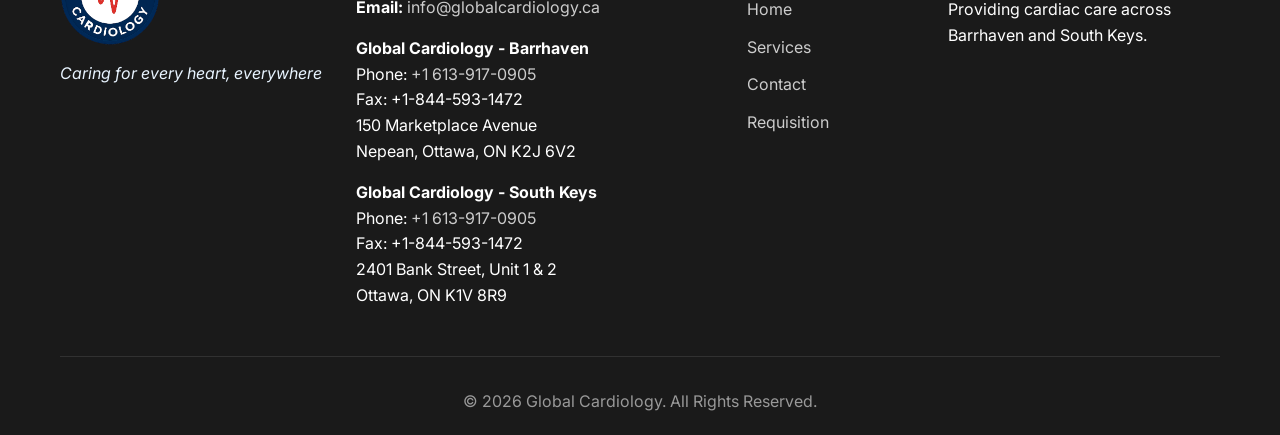
==== commit d9c375e3: "Add files via upload" ====
--- a/index.html
+++ b/index.html
@@ -120,6 +120,7 @@
                     <div class="clinic-list">
                         <p><strong>Global Cardiology - Barrhaven</strong><br>Phone: <a href="tel:+16139170905">+1 613-917-0905</a><br>Fax: +1-844-593-1472<br>150 Marketplace Avenue<br>Nepean, Ottawa, ON K2J 6V2</p>
                         <p><strong>Global Cardiology - South Keys</strong><br>Phone: <a href="tel:+16139170905">+1 613-917-0905</a><br>Fax: +1-844-593-1472<br>2401 Bank Street, Unit 1 &amp; 2<br>Ottawa, ON K1V 8R9</p>
+                    </div>
                 </div>
                 <div class="footer-section">
                     <h4>Quick Links</h4>
@@ -132,7 +133,7 @@
                 </div>
                 <div class="footer-section">
                     <h4>Serving Communities</h4>
-                    <p>Providing cardiac care across Barrhaven, South Keys, and Vaughan.</p>
+                    <p>Providing cardiac care across Barrhaven and South Keys.</p>
                 </div>
             </div>
             <div class="footer-bottom">
--- a/styles.css
+++ b/styles.css
@@ -14,6 +14,7 @@
     --white: #ffffff;
     --transition: all 0.3s ease;
 }
+
 /* Reset & Base Styles */
 * {
     margin: 0;
@@ -577,6 +578,54 @@
     margin: 0;
 }
 
+.requisition-dialog {
+    margin: auto;
+    width: min(480px, calc(100% - 2rem));
+    max-height: calc(100% - 2rem);
+    overflow-y: auto;
+    padding: 2rem;
+    border: none;
+    border-radius: 12px;
+    color: var(--dark-text);
+    box-shadow: 0 10px 40px rgba(0, 0, 0, 0.25);
+}
+
+.requisition-dialog::backdrop {
+    background: rgba(0, 0, 0, 0.5);
+}
+
+.requisition-dialog h2 {
+    color: var(--primary-blue);
+    font-size: 1.5rem;
+    margin-bottom: 1rem;
+}
+
+.requisition-location-options {
+    display: grid;
+    gap: 0.75rem;
+    margin: 1.5rem 0;
+}
+
+.requisition-location-options .btn {
+    background: var(--primary-blue);
+    color: var(--white);
+}
+
+.requisition-location-options .btn:hover {
+    background: var(--accent-blue);
+}
+
+.requisition-cancel {
+    width: 100%;
+    background: var(--light-gray);
+    color: var(--dark-text);
+}
+
+.requisition-dialog :focus-visible {
+    outline: 3px solid var(--primary-blue);
+    outline-offset: 3px;
+}
+
 /* Footer */
 .footer {
     background: var(--dark-text);
@@ -586,9 +635,30 @@
 
 .footer-content {
     display: grid;
-    grid-template-columns: repeat(auto-fit, minmax(250px, 1fr));
-    gap: 3rem;
+    /* Keep all four footer sections on one balanced row on desktop. */
+    grid-template-columns: minmax(190px, 1fr) minmax(300px, 1.35fr) minmax(130px, 0.65fr) minmax(210px, 1fr);
+    align-items: start;
+    gap: 1.5rem;
     margin-bottom: 3rem;
+}
+
+.footer-section {
+    min-width: 0;
+}
+
+/* Keep Quick Links and Serving Communities visually grouped in the center/right. */
+.footer-section:nth-child(3),
+.footer-section:nth-child(4) {
+    padding-top: 0.15rem;
+}
+
+.footer-links {
+    padding: 0;
+    margin: 0;
+}
+
+.footer-section p {
+    overflow-wrap: anywhere;
 }
 
 .footer-section h4 {
@@ -640,6 +710,14 @@
 .footer-bottom p {
     margin: 0;
     color: #999999;
+}
+
+/* Tablet and small laptop footer layout */
+@media (min-width: 769px) and (max-width: 1100px) {
+    .footer-content {
+        grid-template-columns: minmax(180px, 1fr) minmax(260px, 1.4fr);
+        gap: 2rem;
+    }
 }
 
 /* Responsive Design */
